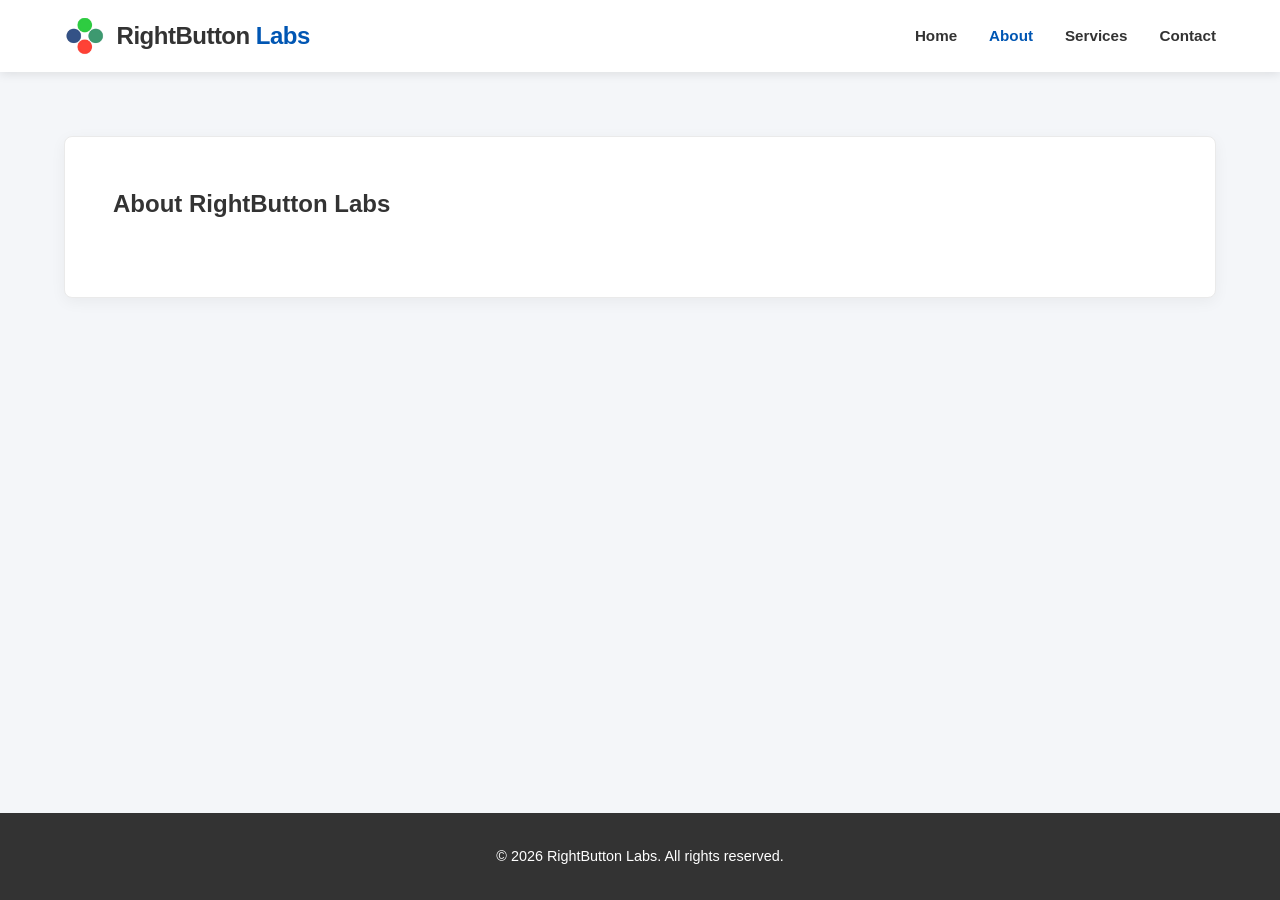
==== about.html @ 2bea6811 "logo name edit" ====
<!DOCTYPE html>
<html lang="en">
<head>
    <meta charset="UTF-8">
    <meta name="viewport" content="width=device-width, initial-scale=1.0">
    <title>RightButton Labs | Home</title>
    
    <!-- Add this exact line to all files -->
    <link rel="icon" type="image/png" href="/favicon.png">
    
    <link rel="stylesheet" href="style.css">
</head>
<body>
    <header class="navbar">
        <div class="logo-container">
            <a href="/home" class="brand-link">
                <img src="logo.png" alt="RightButton Labs Icon" class="logo-icon">
                <span class="brand-text">RightButton <span class="brand-accent">Labs</span></span>
            </a>
        </div>
        <nav>
            <ul class="nav-links">
                <li><a href="/home">Home</a></li> 
                <li><a href="/about" class="active">About</a></li>
                <li><a href="/services">Services</a></li>
                <li><a href="/contact">Contact</a></li>
            </ul>
        </nav>
    </header>

    <main class="page-content">
        <div class="container bg-white page-card">
            <h2>About RightButton Labs</h2>
            <p><type your company history, mission, and vision here. Describe what makes RightButton Labs unique and why clients should trust you.></p>
            <br>
            <p><type add information about your team, your values, or your approach to solving problems.></p>
        </div>
    </main>

    <footer>
        <p>&copy; 2026 RightButton Labs. All rights reserved.</p>
    </footer>
</body>
</html>
---- style.css ----
/* --- Default / Light Theme Colors --- */
:root {
    --nav-bg: #ffffff;
    --brand-text: #333333;
    --brand-accent: #0056b3; /* Primary Blue */
    --text-main: #333333;
    --text-muted: #666666;
    --bg-light: #f4f6f9;
    --white: #ffffff;
    --card-border: #eaeaea;
}

/* --- Dark Theme Colors (Auto-Triggers on user's device) --- */
@media (prefers-color-scheme: dark) {
    :root {
        --nav-bg: #1a1a1a;
        --brand-text: #ffffff;
        --brand-accent: #4da3ff; /* Lighter blue for dark mode */
        --text-main: #e0e0e0;
        --text-muted: #a0a0a0;
        --bg-light: #121212;
        --white: #1e1e1e;
        --card-border: #333333;
    }
}

/* --- Global Resets --- */
* {
    margin: 0;
    padding: 0;
    box-sizing: border-box;
    font-family: 'Segoe UI', Roboto, Helvetica, Arial, sans-serif;
}

body {
    color: var(--text-main);
    background-color: var(--bg-light);
    line-height: 1.6;
    display: flex;
    flex-direction: column;
    min-height: 100vh;
}

main {
    flex: 1; /* Pushes the footer down on empty pages */
}

/* --- Navigation Bar --- */
.navbar {
    background-color: var(--nav-bg);
    display: flex;
    justify-content: space-between;
    align-items: center;
    padding: 1rem 5%;
    box-shadow: 0 2px 10px rgba(0,0,0,0.1);
    position: sticky;
    top: 0;
    z-index: 1000;
    transition: background-color 0.3s ease;
}

/* --- Brand Logo Layout --- */
.brand-link {
    display: flex;
    align-items: center;
    gap: 12px;
    text-decoration: none;
}

.logo-icon {
    height: 40px;
    width: auto;
}

.brand-text {
    font-size: 1.5rem;
    font-weight: 700;
    color: var(--brand-text);
    letter-spacing: -0.5px;
    transition: color 0.3s ease;
}

.brand-accent {
    color: var(--brand-accent);
    transition: color 0.3s ease;
}

/* --- Nav Links --- */
.nav-links {
    list-style: none;
    display: flex;
    gap: 2rem;
}

.nav-links a {
    text-decoration: none;
    color: var(--brand-text);
    font-weight: 600;
    font-size: 0.95rem;
    transition: color 0.3s ease;
}

.nav-links a:hover, .nav-links a.active {
    color: var(--brand-accent);
}

/* --- Layout Utility Classes --- */
.container {
    max-width: 1200px;
    margin: 0 auto;
}

.page-content {
    padding: 4rem 5%;
}

.page-card {
    padding: 3rem;
    border-radius: 8px;
    box-shadow: 0 4px 15px rgba(0,0,0,0.05);
    border: 1px solid var(--card-border);
}

.bg-white {
    background-color: var(--white);
    transition: background-color 0.3s ease;
}

h2 {
    color: var(--brand-text);
}

/* --- Hero Section (Home Only) --- */
.hero {
    min-height: calc(100vh - 82px);
    display: flex;
    align-items: center;
    justify-content: center;
    text-align: center;
    background: linear-gradient(135deg, var(--bg-light) 0%, var(--white) 100%);
    padding: 0 5%;
}

.hero h1 {
    font-size: 4rem;
    color: var(--brand-accent);
    margin-bottom: 1rem;
}

.hero p {
    font-size: 1.25rem;
    color: var(--text-muted);
    margin-bottom: 2.5rem;
    max-width: 600px;
    margin-left: auto;
    margin-right: auto;
}

.cta-button {
    display: inline-block;
    padding: 1rem 2.5rem;
    background-color: var(--brand-accent);
    color: #ffffff; /* Keep button text white in both modes */
    text-decoration: none;
    border-radius: 4px;
    font-weight: bold;
    font-size: 1.1rem;
    transition: background-color 0.3s, transform 0.2s;
}

.cta-button:hover {
    filter: brightness(0.9);
    transform: translateY(-2px);
}

/* --- Services Grid --- */
.services-grid {
    display: grid;
    grid-template-columns: repeat(auto-fit, minmax(300px, 1fr));
    gap: 2rem;
}

.service-card {
    background-color: var(--white);
    padding: 2.5rem;
    border-radius: 8px;
    box-shadow: 0 4px 15px rgba(0,0,0,0.05);
    border: 1px solid var(--card-border);
    transition: transform 0.3s, background-color 0.3s ease;
}

.service-card:hover {
    transform: translateY(-5px);
}

.service-card h3 {
    margin-bottom: 1rem;
    color: var(--brand-accent);
}

/* --- Contact Info --- */
.contact-info {
    display: flex;
    justify-content: space-around;
    flex-wrap: wrap;
    gap: 2rem;
    text-align: center;
}

.contact-item a {
    color: var(--brand-accent);
    text-decoration: none;
}

/* --- Footer --- */
footer {
    background-color: var(--brand-text);
    color: var(--nav-bg); /* Inverts color for high contrast */
    text-align: center;
    padding: 2rem;
    font-size: 0.9rem;
    transition: background-color 0.3s ease;
}

/* --- Mobile Responsiveness --- */
@media (max-width: 768px) {
    .navbar {
        flex-direction: column;
        padding: 1rem;
    }
    
    .nav-links {
        margin-top: 1rem;
        flex-wrap: wrap;
        justify-content: center;
        gap: 1rem;
    }

    .hero h1 {
        font-size: 2.5rem;
    }
}
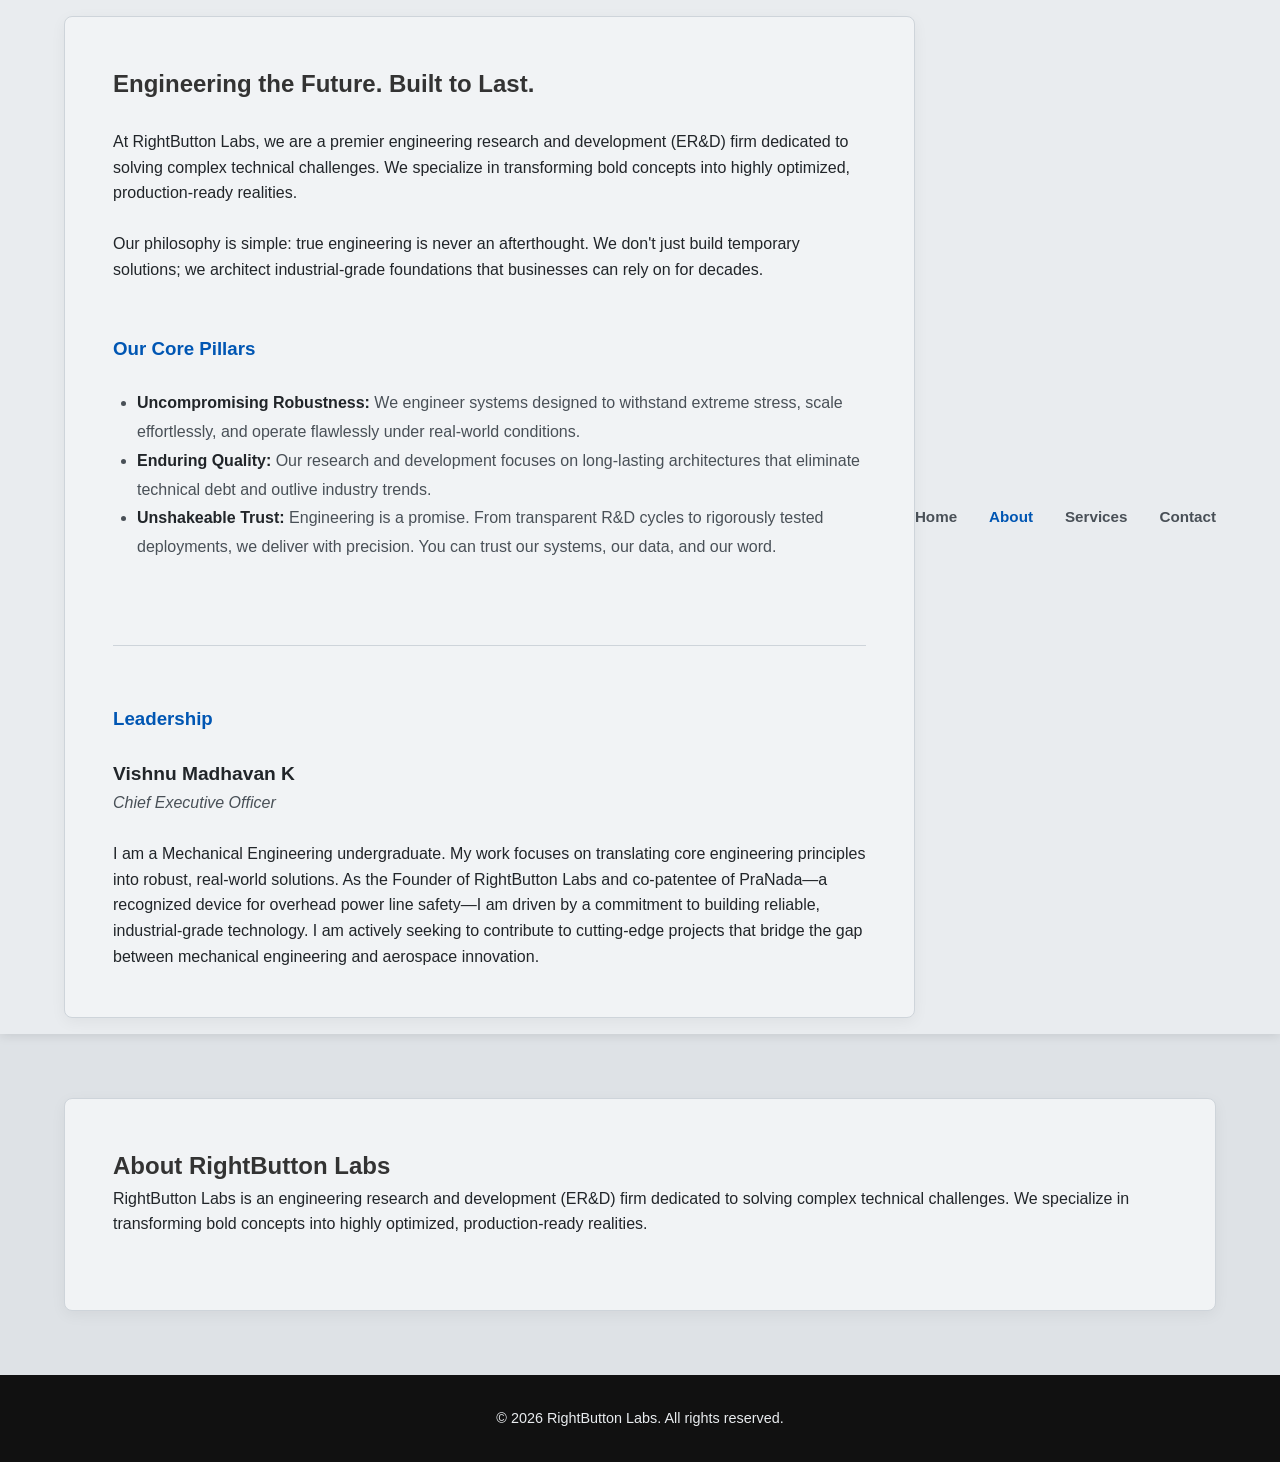
==== commit be7e7e8d: "about texts" ====
--- a/about.html
+++ b/about.html
@@ -12,12 +12,34 @@
 </head>
 <body>
     <header class="navbar">
-        <div class="logo-container">
-            <a href="/home" class="brand-link">
-                <img src="logo.png" alt="RightButton Labs Icon" class="logo-icon">
-                <span class="brand-text">RightButton <span class="brand-accent">Labs</span></span>
-            </a>
-        </div>
+        <div class="page-card bg-white">
+    <h2>Engineering the Future. Built to Last.</h2>
+    <br>
+    <p>At RightButton Labs, we are a premier engineering research and development (ER&D) firm dedicated to solving complex technical challenges. We specialize in transforming bold concepts into highly optimized, production-ready realities.</p>
+    <br>
+    <p>Our philosophy is simple: true engineering is never an afterthought. We don't just build temporary solutions; we architect industrial-grade foundations that businesses can rely on for decades.</p>
+    
+    <br><br>
+    
+    <h3 style="color: var(--card-headings);">Our Core Pillars</h3>
+    <br>
+    <ul style="padding-left: 1.5rem; color: var(--text-muted); line-height: 1.8;">
+        <li><strong style="color: var(--text-main);">Uncompromising Robustness:</strong> We engineer systems designed to withstand extreme stress, scale effortlessly, and operate flawlessly under real-world conditions.</li>
+        <li><strong style="color: var(--text-main);">Enduring Quality:</strong> Our research and development focuses on long-lasting architectures that eliminate technical debt and outlive industry trends.</li>
+        <li><strong style="color: var(--text-main);">Unshakeable Trust:</strong> Engineering is a promise. From transparent R&D cycles to rigorously tested deployments, we deliver with precision. You can trust our systems, our data, and our word.</li>
+    </ul>
+
+    <br><br>
+    <hr style="border: 0; border-top: 1px solid var(--card-border); margin: 2rem 0;">
+    <br>
+
+    <h3 style="color: var(--card-headings);">Leadership</h3>
+    <br>
+    <p><strong style="font-size: 1.2rem; color: var(--text-main);">Vishnu Madhavan K</strong><br>
+    <em style="color: var(--text-muted);">Chief Executive Officer</em></p>
+    <br>
+    <p>I am a Mechanical Engineering undergraduate. My work focuses on translating core engineering principles into robust, real-world solutions. As the Founder of RightButton Labs and co-patentee of PraNada—a recognized device for overhead power line safety—I am driven by a commitment to building reliable, industrial-grade technology. I am actively seeking to contribute to cutting-edge projects that bridge the gap between mechanical engineering and aerospace innovation.</p>
+</div>
         <nav>
             <ul class="nav-links">
                 <li><a href="/home">Home</a></li> 
@@ -31,7 +53,7 @@
     <main class="page-content">
         <div class="container bg-white page-card">
             <h2>About RightButton Labs</h2>
-            <p><type your company history, mission, and vision here. Describe what makes RightButton Labs unique and why clients should trust you.></p>
+            <p>RightButton Labs is an engineering research and development (ER&D) firm dedicated to solving complex technical challenges. We specialize in transforming bold concepts into highly optimized, production-ready realities.</p>
             <br>
             <p><type add information about your team, your values, or your approach to solving problems.></p>
         </div>
--- a/style.css
+++ b/style.css
@@ -1,26 +1,46 @@
-/* --- Default / Light Theme Colors --- */
+/* --- Default / Light Theme Colors (Dimmed & Muted) --- */
 :root {
-    --nav-bg: #ffffff;
-    --brand-text: #333333;
-    --brand-accent: #0056b3; /* Primary Blue */
-    --text-main: #333333;
-    --text-muted: #666666;
-    --bg-light: #f4f6f9;
-    --white: #ffffff;
-    --card-border: #eaeaea;
+    /* 🏗️ STRUCTURAL COLORS (Dimmed down to reduce glare) */
+    --nav-bg: #e9ecef;       /* Soft Gray (Much darker than white for the nav) */
+    --bg-light: #dee2e6;     /* Deep Cool Gray (Noticeably darker main background) */
+    --white: #f1f3f5;        /* Dimmed Card White (Very soft, no glare) */
+    --text-main: #212529;    /* Very Dark Charcoal (Keeps text highly readable) */
+    --text-muted: #495057;   /* Medium Gray (Secondary text) */
+    --card-border: #ced4da;  /* Soft Silver outline */
+
+    /* 🎨 LOGO COLORS (Untouched) */
+    --logo-text: #333333;    
+    --logo-accent: #059669;  
+
+    /* 🎨 BRAND & LINK COLORS */
+    --nav-links: #495057;    
+    --nav-active: #0056b3;   
+    --hero-heading: #0056b3; 
+    --cta-bg: #0056b3;       
+    --card-headings: #0056b3;
 }
 
 /* --- Dark Theme Colors (Auto-Triggers on user's device) --- */
 @media (prefers-color-scheme: dark) {
     :root {
-        --nav-bg: #1a1a1a;
-        --brand-text: #ffffff;
-        --brand-accent: #4da3ff; /* Lighter blue for dark mode */
-        --text-main: #e0e0e0;
-        --text-muted: #a0a0a0;
-        --bg-light: #121212;
-        --white: #1e1e1e;
-        --card-border: #333333;
+        /* 🏗️ STRUCTURAL COLORS (No pure whites or blacks) */
+        --nav-bg: #1a1d20;       /* Deep Carbon (Navigation bar) */
+        --text-main: #e9ecef;    /* Soft Ash (Main text) */
+        --text-muted: #adb5bd;   /* Muted Silver (Secondary text) */
+        --bg-light: #121416;     /* Midnight Shadow (Main background) */
+        --white: #212529;        /* Dark Slate (Content cards) */
+        --card-border: #343a40;  /* Gunmetal (Card outlines) */
+
+        /* 🎨 LOGO COLORS (Completely untouched) */
+        --logo-text: #ffffff;    
+        --logo-accent: #34d399;  
+
+        /* 🎨 BRAND & LINK COLORS */
+        --nav-links: #ced4da;    /* Light Silver (Inactive links) */
+        --nav-active: #4da3ff;   /* Electric Blue (Active links) */
+        --hero-heading: #4da3ff; /* Electric Blue (Big welcome text) */
+        --cta-bg: #4da3ff;       /* Electric Blue (Buttons) */
+        --card-headings: #4da3ff;/* Electric Blue (Card subheadings) */
     }
 }
 
@@ -42,7 +62,7 @@
 }
 
 main {
-    flex: 1; /* Pushes the footer down on empty pages */
+    flex: 1;
 }
 
 /* --- Navigation Bar --- */
@@ -75,13 +95,13 @@
 .brand-text {
     font-size: 1.5rem;
     font-weight: 700;
-    color: var(--brand-text);
+    color: var(--logo-text); /* Linked to logo text variable */
     letter-spacing: -0.5px;
     transition: color 0.3s ease;
 }
 
 .brand-accent {
-    color: var(--brand-accent);
+    color: var(--logo-accent); /* Linked to logo accent variable */
     transition: color 0.3s ease;
 }
 
@@ -94,14 +114,14 @@
 
 .nav-links a {
     text-decoration: none;
-    color: var(--brand-text);
+    color: var(--nav-links); /* Linked to base link variable */
     font-weight: 600;
     font-size: 0.95rem;
     transition: color 0.3s ease;
 }
 
 .nav-links a:hover, .nav-links a.active {
-    color: var(--brand-accent);
+    color: var(--nav-active); /* Linked to active link variable */
 }
 
 /* --- Layout Utility Classes --- */
@@ -127,7 +147,7 @@
 }
 
 h2 {
-    color: var(--brand-text);
+    color: var(--logo-text);
 }
 
 /* --- Hero Section (Home Only) --- */
@@ -143,7 +163,7 @@
 
 .hero h1 {
     font-size: 4rem;
-    color: var(--brand-accent);
+    color: var(--hero-heading); /* Linked to hero heading variable */
     margin-bottom: 1rem;
 }
 
@@ -159,8 +179,8 @@
 .cta-button {
     display: inline-block;
     padding: 1rem 2.5rem;
-    background-color: var(--brand-accent);
-    color: #ffffff; /* Keep button text white in both modes */
+    background-color: var(--cta-bg); /* Linked to button background variable */
+    color: #ffffff; 
     text-decoration: none;
     border-radius: 4px;
     font-weight: bold;
@@ -195,33 +215,36 @@
 
 .service-card h3 {
     margin-bottom: 1rem;
-    color: var(--brand-accent);
+    color: var(--card-headings); /* Linked to card headings variable */
 }
 
 /* --- Contact Info --- */
 .contact-info {
     display: flex;
-    justify-content: space-around;
+    justify-content: center;
     flex-wrap: wrap;
-    gap: 2rem;
+    gap: 4rem;
     text-align: center;
+    margin-top: 2rem;
+}
+
+.contact-item {
+    min-width: 200px;
 }
 
 .contact-item a {
-    color: var(--brand-accent);
+    color: var(--card-headings);
     text-decoration: none;
 }
 
 /* --- Footer --- */
 footer {
-    background-color: var(--brand-text);
-    color: var(--nav-bg); /* Inverts color for high contrast */
+    background-color: #111111; /* Permanent nearly-black/dark charcoal */
+    color: #e9ecef;            /* Permanent soft light text */
     text-align: center;
     padding: 2rem;
     font-size: 0.9rem;
-    transition: background-color 0.3s ease;
-}
-
+}
 /* --- Mobile Responsiveness --- */
 @media (max-width: 768px) {
     .navbar {
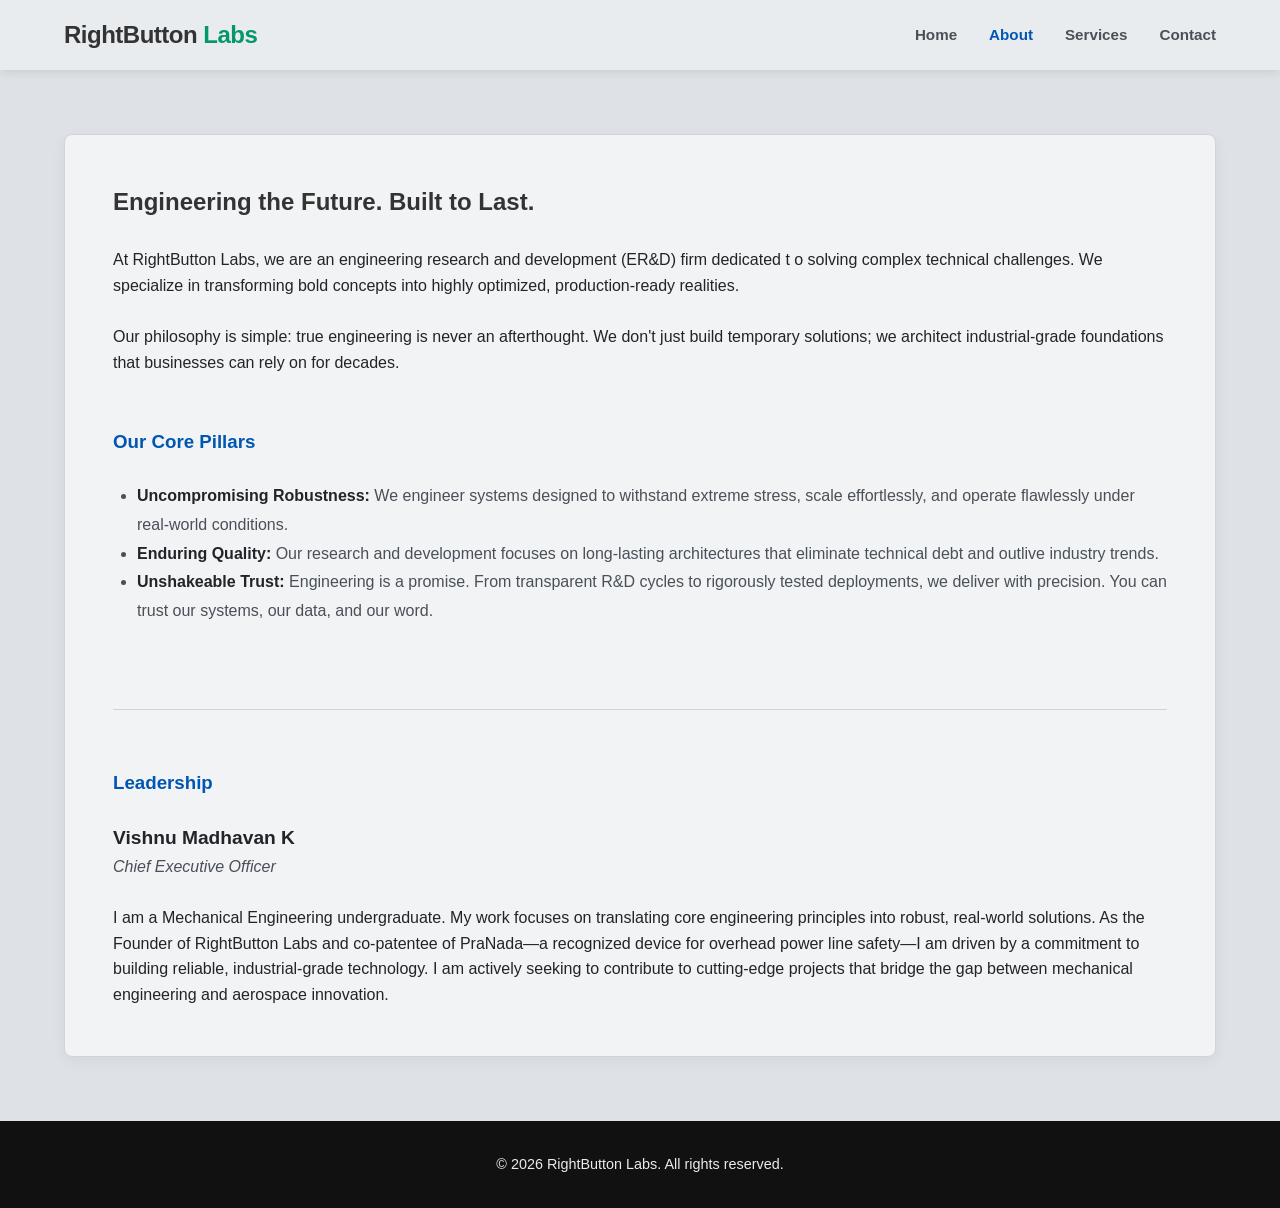
==== commit b68afb44: "about" ====
--- a/about.html
+++ b/about.html
@@ -3,43 +3,15 @@
 <head>
     <meta charset="UTF-8">
     <meta name="viewport" content="width=device-width, initial-scale=1.0">
-    <title>RightButton Labs | Home</title>
-    
-    <!-- Add this exact line to all files -->
-    <link rel="icon" type="image/png" href="/favicon.png">
-    
+    <title>About - RightButton Labs</title>
     <link rel="stylesheet" href="style.css">
 </head>
 <body>
+    
+    <!-- HEADER: Navigation and Logo Only -->
     <header class="navbar">
-        <div class="page-card bg-white">
-    <h2>Engineering the Future. Built to Last.</h2>
-    <br>
-    <p>At RightButton Labs, we are a premier engineering research and development (ER&D) firm dedicated to solving complex technical challenges. We specialize in transforming bold concepts into highly optimized, production-ready realities.</p>
-    <br>
-    <p>Our philosophy is simple: true engineering is never an afterthought. We don't just build temporary solutions; we architect industrial-grade foundations that businesses can rely on for decades.</p>
-    
-    <br><br>
-    
-    <h3 style="color: var(--card-headings);">Our Core Pillars</h3>
-    <br>
-    <ul style="padding-left: 1.5rem; color: var(--text-muted); line-height: 1.8;">
-        <li><strong style="color: var(--text-main);">Uncompromising Robustness:</strong> We engineer systems designed to withstand extreme stress, scale effortlessly, and operate flawlessly under real-world conditions.</li>
-        <li><strong style="color: var(--text-main);">Enduring Quality:</strong> Our research and development focuses on long-lasting architectures that eliminate technical debt and outlive industry trends.</li>
-        <li><strong style="color: var(--text-main);">Unshakeable Trust:</strong> Engineering is a promise. From transparent R&D cycles to rigorously tested deployments, we deliver with precision. You can trust our systems, our data, and our word.</li>
-    </ul>
-
-    <br><br>
-    <hr style="border: 0; border-top: 1px solid var(--card-border); margin: 2rem 0;">
-    <br>
-
-    <h3 style="color: var(--card-headings);">Leadership</h3>
-    <br>
-    <p><strong style="font-size: 1.2rem; color: var(--text-main);">Vishnu Madhavan K</strong><br>
-    <em style="color: var(--text-muted);">Chief Executive Officer</em></p>
-    <br>
-    <p>I am a Mechanical Engineering undergraduate. My work focuses on translating core engineering principles into robust, real-world solutions. As the Founder of RightButton Labs and co-patentee of PraNada—a recognized device for overhead power line safety—I am driven by a commitment to building reliable, industrial-grade technology. I am actively seeking to contribute to cutting-edge projects that bridge the gap between mechanical engineering and aerospace innovation.</p>
-</div>
+        <div class="brand-text">RightButton <span class="brand-accent">Labs</span></div>
+        
         <nav>
             <ul class="nav-links">
                 <li><a href="/home">Home</a></li> 
@@ -50,17 +22,98 @@
         </nav>
     </header>
 
+    <!-- MAIN CONTENT: Your About Page Text -->
     <main class="page-content">
-        <div class="container bg-white page-card">
-            <h2>About RightButton Labs</h2>
-            <p>RightButton Labs is an engineering research and development (ER&D) firm dedicated to solving complex technical challenges. We specialize in transforming bold concepts into highly optimized, production-ready realities.</p>
+        <div class="page-card bg-white">
+            <h2>Engineering the Future. Built to Last.</h2>
             <br>
-            <p><type add information about your team, your values, or your approach to solving problems.></p>
+            <p>At RightButton Labs, we are an engineering research and development (ER&D) firm dedicated t
+                
+                
+                
+                
+                
+                
+                
+                
+                
+                
+                
+                
+                
+                
+                
+                
+                
+                
+                
+                
+                
+                
+                
+                
+                
+                
+                
+                
+                
+                
+                
+                
+                
+                
+                
+                
+                
+                
+                
+                
+                
+                
+                
+                
+                
+                
+                
+                
+                
+                
+                
+                
+                
+                
+                
+                o solving complex technical challenges. We specialize in transforming bold concepts into highly optimized, production-ready realities.</p>
+            <br>
+            <p>Our philosophy is simple: true engineering is never an afterthought. We don't just build temporary solutions; we architect industrial-grade foundations that businesses can rely on for decades.</p>
+            
+            <br><br>
+            
+            <h3 style="color: var(--card-headings);">Our Core Pillars</h3>
+            <br>
+            <ul style="padding-left: 1.5rem; color: var(--text-muted); line-height: 1.8;">
+                <li><strong style="color: var(--text-main);">Uncompromising Robustness:</strong> We engineer systems designed to withstand extreme stress, scale effortlessly, and operate flawlessly under real-world conditions.</li>
+                <li><strong style="color: var(--text-main);">Enduring Quality:</strong> Our research and development focuses on long-lasting architectures that eliminate technical debt and outlive industry trends.</li>
+                <li><strong style="color: var(--text-main);">Unshakeable Trust:</strong> Engineering is a promise. From transparent R&D cycles to rigorously tested deployments, we deliver with precision. You can trust our systems, our data, and our word.</li>
+            </ul>
+
+            <br><br>
+            <hr style="border: 0; border-top: 1px solid var(--card-border); margin: 2rem 0;">
+            <br>
+
+            <h3 style="color: var(--card-headings);">Leadership</h3>
+            <br>
+            <p><strong style="font-size: 1.2rem; color: var(--text-main);">Vishnu Madhavan K</strong><br>
+            <em style="color: var(--text-muted);">Chief Executive Officer</em></p>
+            <br>
+            <p>I am a Mechanical Engineering undergraduate. My work focuses on translating core engineering principles into robust, real-world solutions. As the Founder of RightButton Labs and co-patentee of PraNada—a recognized device for overhead power line safety—I am driven by a commitment to building reliable, industrial-grade technology. I am actively seeking to contribute to cutting-edge projects that bridge the gap between mechanical engineering and aerospace innovation.</p>
         </div>
     </main>
 
+    <!-- FOOTER -->
     <footer>
         <p>&copy; 2026 RightButton Labs. All rights reserved.</p>
     </footer>
+    
 </body>
 </html>
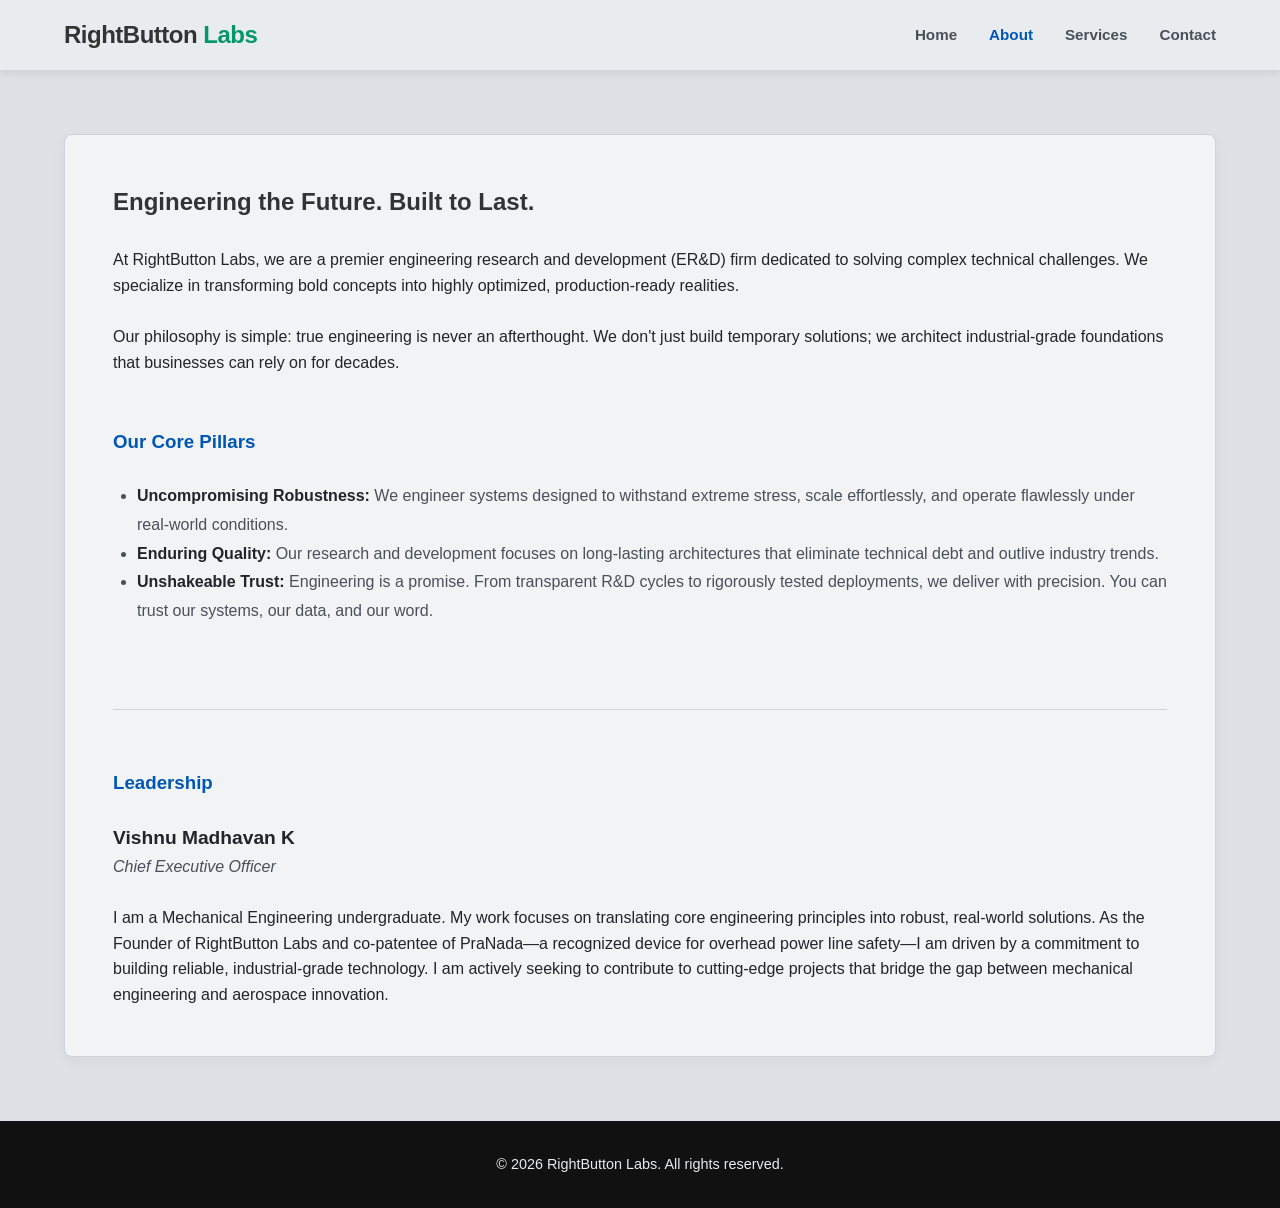
==== commit 0849967f: "aboout2" ====
--- a/about.html
+++ b/about.html
@@ -27,63 +27,7 @@
         <div class="page-card bg-white">
             <h2>Engineering the Future. Built to Last.</h2>
             <br>
-            <p>At RightButton Labs, we are an engineering research and development (ER&D) firm dedicated t
-                
-                
-                
-                
-                
-                
-                
-                
-                
-                
-                
-                
-                
-                
-                
-                
-                
-                
-                
-                
-                
-                
-                
-                
-                
-                
-                
-                
-                
-                
-                
-                
-                
-                
-                
-                
-                
-                
-                
-                
-                
-                
-                
-                
-                
-                
-                
-                
-                
-                
-                
-                
-                
-                
-                
-                o solving complex technical challenges. We specialize in transforming bold concepts into highly optimized, production-ready realities.</p>
+            <p>At RightButton Labs, we are a premier engineering research and development (ER&D) firm dedicated to solving complex technical challenges. We specialize in transforming bold concepts into highly optimized, production-ready realities.</p>
             <br>
             <p>Our philosophy is simple: true engineering is never an afterthought. We don't just build temporary solutions; we architect industrial-grade foundations that businesses can rely on for decades.</p>
             
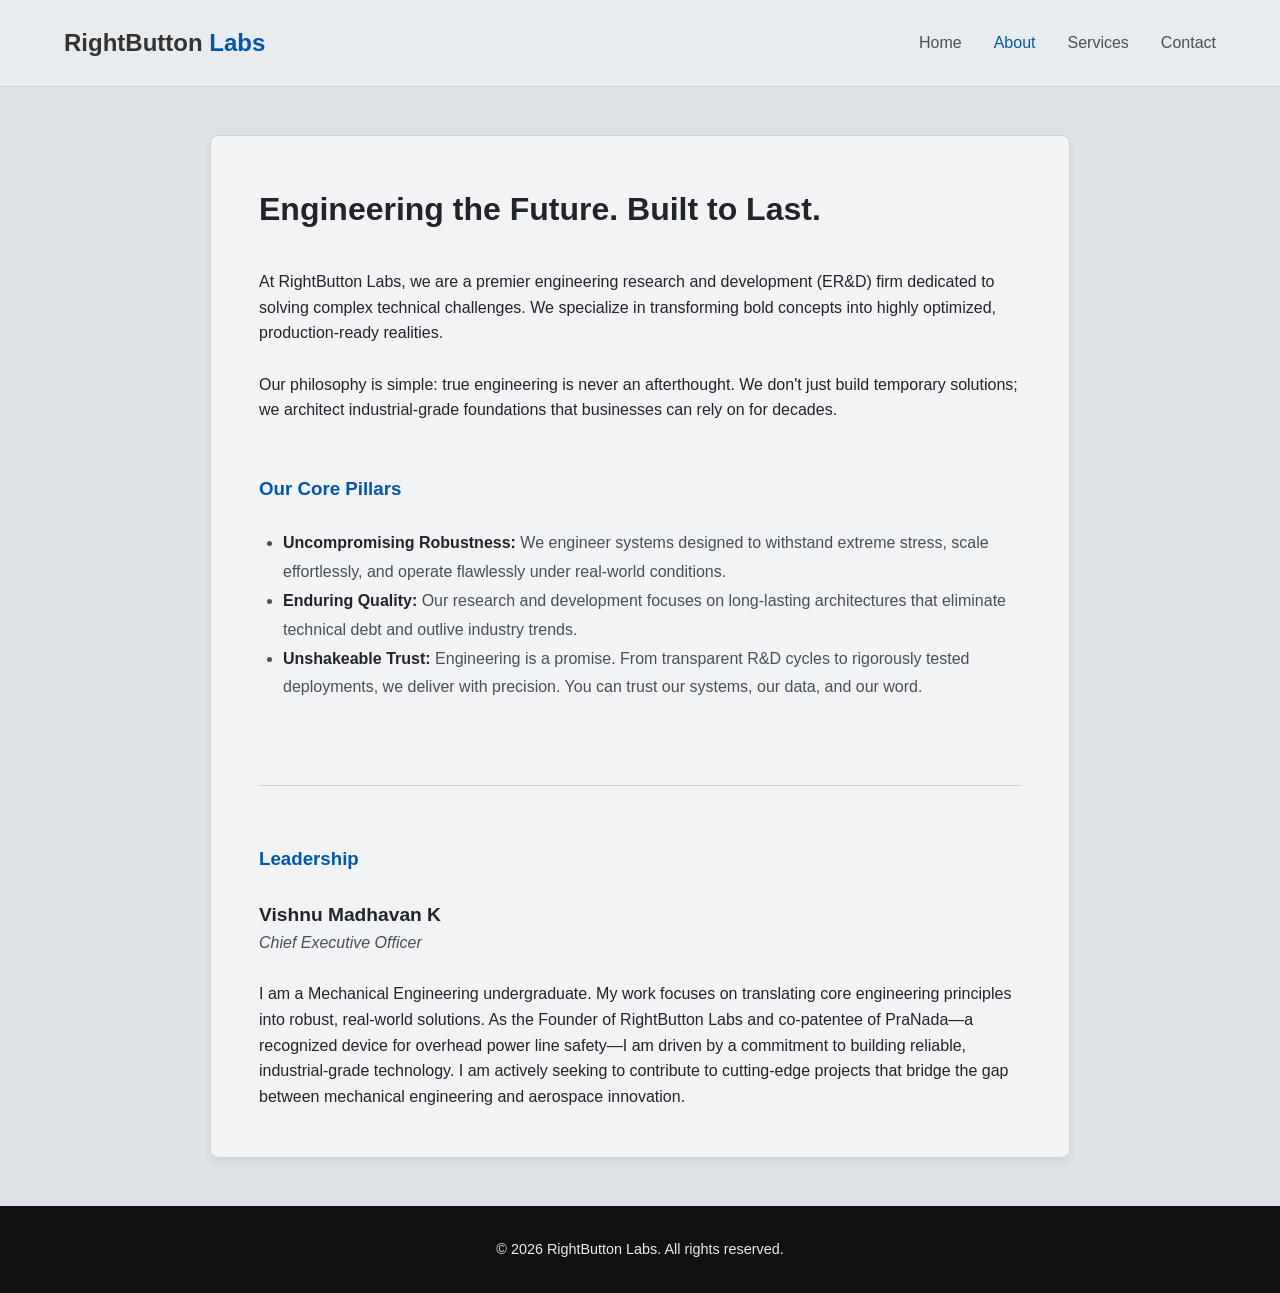
==== commit 43566010: "minor changes" ====
--- a/about.html
+++ b/about.html
@@ -5,6 +5,7 @@
     <meta name="viewport" content="width=device-width, initial-scale=1.0">
     <title>About - RightButton Labs</title>
     <link rel="stylesheet" href="style.css">
+    <link rel="icon" type="image/png" href="/favicon.png">
 </head>
 <body>
     
--- a/style.css
+++ b/style.css
@@ -1,18 +1,22 @@
-/* --- Default / Light Theme Colors (Dimmed & Muted) --- */
+/* =========================================
+   RIGHTBUTTON LABS - MASTER STYLESHEET
+   ========================================= */
+
+/* --- 1. LIGHT THEME (Dimmed to reduce glare) --- */
 :root {
-    /* 🏗️ STRUCTURAL COLORS (Dimmed down to reduce glare) */
-    --nav-bg: #e9ecef;       /* Soft Gray (Much darker than white for the nav) */
-    --bg-light: #dee2e6;     /* Deep Cool Gray (Noticeably darker main background) */
-    --white: #f1f3f5;        /* Dimmed Card White (Very soft, no glare) */
-    --text-main: #212529;    /* Very Dark Charcoal (Keeps text highly readable) */
-    --text-muted: #495057;   /* Medium Gray (Secondary text) */
-    --card-border: #ced4da;  /* Soft Silver outline */
+    /* Structural Colors */
+    --nav-bg: #e9ecef;       /* Soft Gray */
+    --bg-light: #dee2e6;     /* Deep Cool Gray */
+    --white: #f1f3f5;        /* Dimmed Card White */
+    --text-main: #212529;    /* Very Dark Charcoal */
+    --text-muted: #495057;   /* Medium Gray */
+    --card-border: #ced4da;  /* Soft Silver */
 
-    /* 🎨 LOGO COLORS (Untouched) */
+    /* Logo Colors */
     --logo-text: #333333;    
-    --logo-accent: #059669;  
+    --logo-accent: #0056b3;  /* ⚠️ SWAP THIS WITH YOUR CUSTOM HEX CODE */
 
-    /* 🎨 BRAND & LINK COLORS */
+    /* Brand & Link Colors */
     --nav-links: #495057;    
     --nav-active: #0056b3;   
     --hero-heading: #0056b3; 
@@ -20,246 +24,115 @@
     --card-headings: #0056b3;
 }
 
-/* --- Dark Theme Colors (Auto-Triggers on user's device) --- */
+/* --- 2. DARK THEME (Auto-triggers on user's device) --- */
 @media (prefers-color-scheme: dark) {
     :root {
-        /* 🏗️ STRUCTURAL COLORS (No pure whites or blacks) */
-        --nav-bg: #1a1d20;       /* Deep Carbon (Navigation bar) */
-        --text-main: #e9ecef;    /* Soft Ash (Main text) */
-        --text-muted: #adb5bd;   /* Muted Silver (Secondary text) */
-        --bg-light: #121416;     /* Midnight Shadow (Main background) */
-        --white: #212529;        /* Dark Slate (Content cards) */
-        --card-border: #343a40;  /* Gunmetal (Card outlines) */
+        /* Structural Colors */
+        --nav-bg: #1a1d20;       /* Deep Carbon */
+        --bg-light: #121416;     /* Midnight Shadow */
+        --white: #212529;        /* Dark Slate */
+        --text-main: #e9ecef;    /* Soft Ash */
+        --text-muted: #adb5bd;   /* Muted Silver */
+        --card-border: #343a40;  /* Gunmetal */
 
-        /* 🎨 LOGO COLORS (Completely untouched) */
+        /* Logo Colors */
         --logo-text: #ffffff;    
-        --logo-accent: #34d399;  
+        --logo-accent: #4da3ff;  /* ⚠️ SWAP THIS WITH YOUR DARK MODE HEX CODE */
 
-        /* 🎨 BRAND & LINK COLORS */
-        --nav-links: #ced4da;    /* Light Silver (Inactive links) */
-        --nav-active: #4da3ff;   /* Electric Blue (Active links) */
-        --hero-heading: #4da3ff; /* Electric Blue (Big welcome text) */
-        --cta-bg: #4da3ff;       /* Electric Blue (Buttons) */
-        --card-headings: #4da3ff;/* Electric Blue (Card subheadings) */
+        /* Brand & Link Colors */
+        --nav-links: #ced4da;    
+        --nav-active: #4da3ff;   
+        --hero-heading: #4da3ff; 
+        --cta-bg: #4da3ff;       
+        --card-headings: #4da3ff;
     }
 }
 
-/* --- Global Resets --- */
+/* --- 3. BASE STYLES --- */
 * {
     margin: 0;
     padding: 0;
     box-sizing: border-box;
-    font-family: 'Segoe UI', Roboto, Helvetica, Arial, sans-serif;
 }
 
 body {
+    font-family: -apple-system, BlinkMacSystemFont, "Segoe UI", Roboto, Helvetica, Arial, sans-serif;
+    background-color: var(--bg-light);
     color: var(--text-main);
-    background-color: var(--bg-light);
     line-height: 1.6;
     display: flex;
     flex-direction: column;
-    min-height: 100vh;
+    min-height: 100vh; /* Ensures the footer stays at the bottom */
 }
 
-main {
-    flex: 1;
-}
-
-/* --- Navigation Bar --- */
+/* --- 4. HEADER & NAVIGATION --- */
 .navbar {
     background-color: var(--nav-bg);
+    padding: 1.5rem 5%;
     display: flex;
     justify-content: space-between;
     align-items: center;
-    padding: 1rem 5%;
-    box-shadow: 0 2px 10px rgba(0,0,0,0.1);
-    position: sticky;
-    top: 0;
-    z-index: 1000;
-    transition: background-color 0.3s ease;
-}
-
-/* --- Brand Logo Layout --- */
-.brand-link {
-    display: flex;
-    align-items: center;
-    gap: 12px;
-    text-decoration: none;
-}
-
-.logo-icon {
-    height: 40px;
-    width: auto;
+    border-bottom: 1px solid var(--card-border);
 }
 
 .brand-text {
     font-size: 1.5rem;
     font-weight: 700;
-    color: var(--logo-text); /* Linked to logo text variable */
-    letter-spacing: -0.5px;
-    transition: color 0.3s ease;
+    color: var(--logo-text);
 }
 
 .brand-accent {
-    color: var(--logo-accent); /* Linked to logo accent variable */
-    transition: color 0.3s ease;
+    color: var(--logo-accent);
 }
 
-/* --- Nav Links --- */
-.nav-links {
+nav .nav-links {
     list-style: none;
     display: flex;
     gap: 2rem;
 }
 
-.nav-links a {
+nav .nav-links a {
     text-decoration: none;
-    color: var(--nav-links); /* Linked to base link variable */
-    font-weight: 600;
-    font-size: 0.95rem;
+    color: var(--nav-links);
+    font-weight: 500;
+    font-size: 1rem;
     transition: color 0.3s ease;
 }
 
-.nav-links a:hover, .nav-links a.active {
-    color: var(--nav-active); /* Linked to active link variable */
+nav .nav-links a:hover, 
+nav .nav-links a.active {
+    color: var(--nav-active);
 }
 
-/* --- Layout Utility Classes --- */
-.container {
-    max-width: 1200px;
-    margin: 0 auto;
-}
-
+/* --- 5. MAIN CONTENT & CARDS --- */
 .page-content {
-    padding: 4rem 5%;
+    flex: 1; /* Pushes the footer down naturally */
+    width: 100%;
+    max-width: 900px; /* Centers the content on large screens */
+    margin: 3rem auto;
+    padding: 0 20px;
 }
 
 .page-card {
+    background-color: var(--white);
+    border: 1px solid var(--card-border);
+    border-radius: 8px;
     padding: 3rem;
-    border-radius: 8px;
-    box-shadow: 0 4px 15px rgba(0,0,0,0.05);
-    border: 1px solid var(--card-border);
+    box-shadow: 0 4px 6px rgba(0, 0, 0, 0.05);
 }
 
-.bg-white {
-    background-color: var(--white);
-    transition: background-color 0.3s ease;
+.page-card h2 {
+    font-size: 2rem;
+    color: var(--text-main);
+    margin-bottom: 0.5rem;
 }
 
-h2 {
-    color: var(--logo-text);
-}
-
-/* --- Hero Section (Home Only) --- */
-.hero {
-    min-height: calc(100vh - 82px);
-    display: flex;
-    align-items: center;
-    justify-content: center;
-    text-align: center;
-    background: linear-gradient(135deg, var(--bg-light) 0%, var(--white) 100%);
-    padding: 0 5%;
-}
-
-.hero h1 {
-    font-size: 4rem;
-    color: var(--hero-heading); /* Linked to hero heading variable */
-    margin-bottom: 1rem;
-}
-
-.hero p {
-    font-size: 1.25rem;
-    color: var(--text-muted);
-    margin-bottom: 2.5rem;
-    max-width: 600px;
-    margin-left: auto;
-    margin-right: auto;
-}
-
-.cta-button {
-    display: inline-block;
-    padding: 1rem 2.5rem;
-    background-color: var(--cta-bg); /* Linked to button background variable */
-    color: #ffffff; 
-    text-decoration: none;
-    border-radius: 4px;
-    font-weight: bold;
-    font-size: 1.1rem;
-    transition: background-color 0.3s, transform 0.2s;
-}
-
-.cta-button:hover {
-    filter: brightness(0.9);
-    transform: translateY(-2px);
-}
-
-/* --- Services Grid --- */
-.services-grid {
-    display: grid;
-    grid-template-columns: repeat(auto-fit, minmax(300px, 1fr));
-    gap: 2rem;
-}
-
-.service-card {
-    background-color: var(--white);
-    padding: 2.5rem;
-    border-radius: 8px;
-    box-shadow: 0 4px 15px rgba(0,0,0,0.05);
-    border: 1px solid var(--card-border);
-    transition: transform 0.3s, background-color 0.3s ease;
-}
-
-.service-card:hover {
-    transform: translateY(-5px);
-}
-
-.service-card h3 {
-    margin-bottom: 1rem;
-    color: var(--card-headings); /* Linked to card headings variable */
-}
-
-/* --- Contact Info --- */
-.contact-info {
-    display: flex;
-    justify-content: center;
-    flex-wrap: wrap;
-    gap: 4rem;
-    text-align: center;
-    margin-top: 2rem;
-}
-
-.contact-item {
-    min-width: 200px;
-}
-
-.contact-item a {
-    color: var(--card-headings);
-    text-decoration: none;
-}
-
-/* --- Footer --- */
+/* --- 6. PERMANENT FOOTER --- */
 footer {
-    background-color: #111111; /* Permanent nearly-black/dark charcoal */
-    color: #e9ecef;            /* Permanent soft light text */
+    background-color: #111111; /* Permanent dark charcoal */
+    color: #e9ecef;            /* Permanent light text */
     text-align: center;
     padding: 2rem;
     font-size: 0.9rem;
-}
-/* --- Mobile Responsiveness --- */
-@media (max-width: 768px) {
-    .navbar {
-        flex-direction: column;
-        padding: 1rem;
-    }
-    
-    .nav-links {
-        margin-top: 1rem;
-        flex-wrap: wrap;
-        justify-content: center;
-        gap: 1rem;
-    }
-
-    .hero h1 {
-        font-size: 2.5rem;
-    }
+    margin-top: auto;
 }
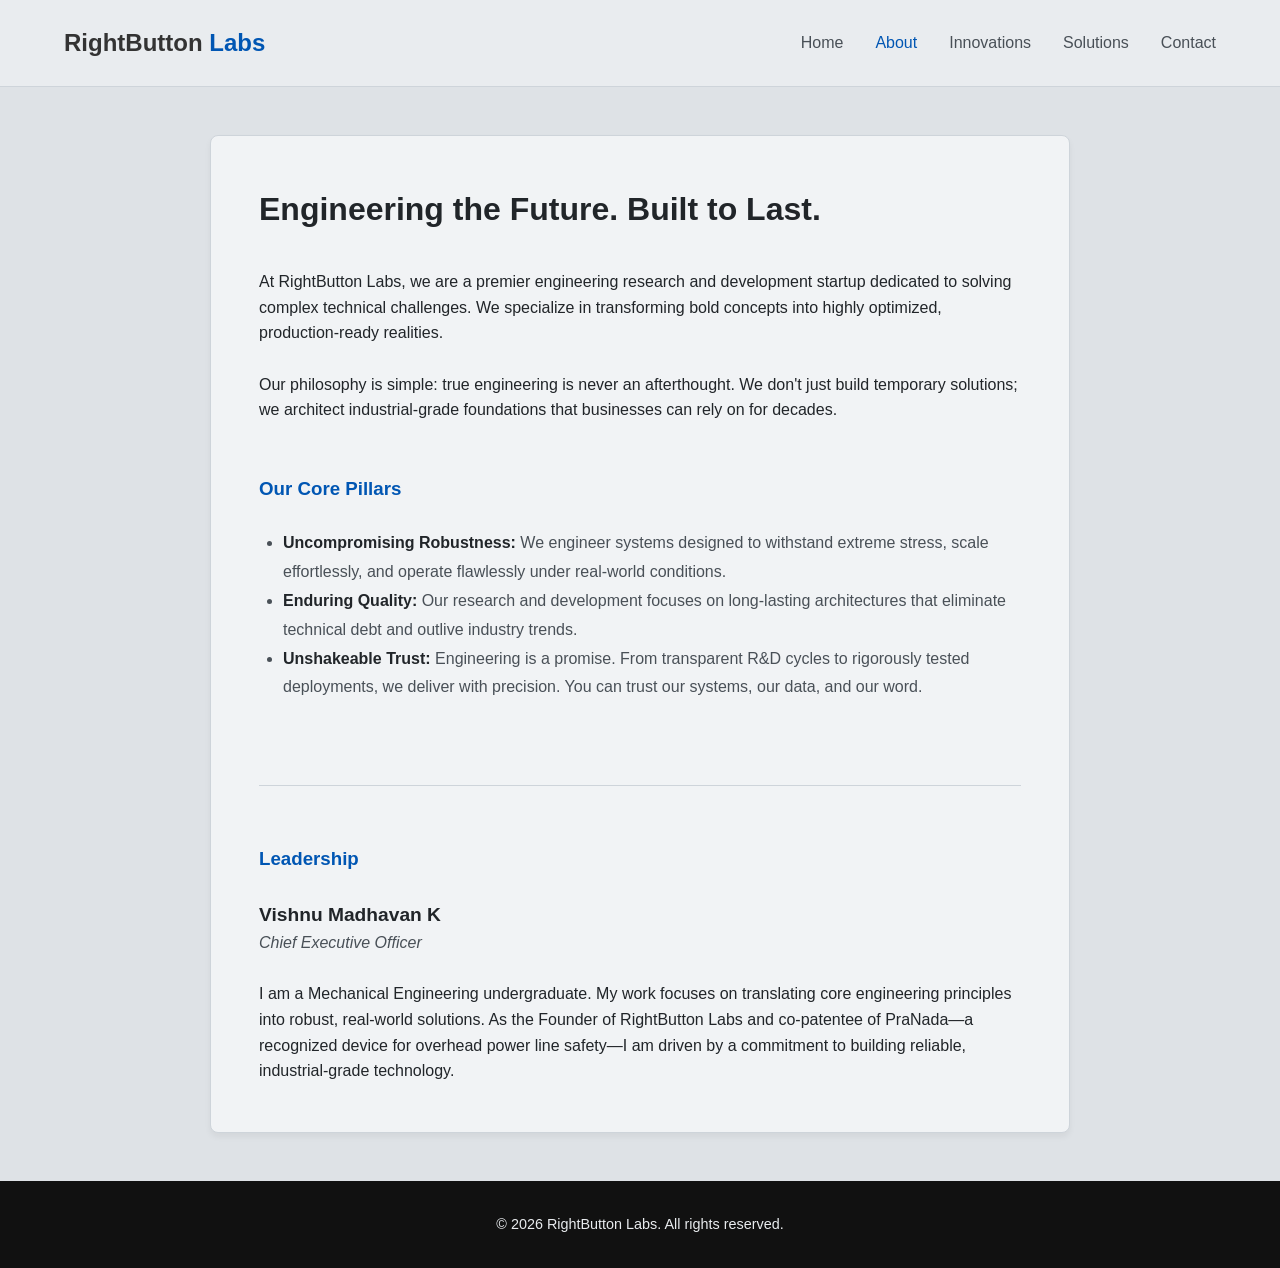
==== commit 60684326: "majoradditions" ====
--- a/about.html
+++ b/about.html
@@ -4,31 +4,29 @@
     <meta charset="UTF-8">
     <meta name="viewport" content="width=device-width, initial-scale=1.0">
     <title>About - RightButton Labs</title>
+    <link rel="icon" type="image/png" href="/favicon.png">
     <link rel="stylesheet" href="style.css">
-    <link rel="icon" type="image/png" href="/favicon.png">
 </head>
 <body>
     
-    <!-- HEADER: Navigation and Logo Only -->
     <header class="navbar">
-        <div class="brand-text">RightButton <span class="brand-accent">Labs</span></div>
-        
+        <a href="/home.html" class="brand-text">RightButton <span class="brand-accent">Labs</span></a>
         <nav>
             <ul class="nav-links">
-                <li><a href="/home">Home</a></li> 
-                <li><a href="/about" class="active">About</a></li>
-                <li><a href="/services">Services</a></li>
-                <li><a href="/contact">Contact</a></li>
+                <li><a href="/home.html">Home</a></li> 
+                <li><a href="/about.html" class="active">About</a></li>
+                <li><a href="/innovations.html">Innovations</a></li>
+                <li><a href="/solutions.html">Solutions</a></li>
+                <li><a href="/contact.html">Contact</a></li>
             </ul>
         </nav>
     </header>
 
-    <!-- MAIN CONTENT: Your About Page Text -->
     <main class="page-content">
         <div class="page-card bg-white">
             <h2>Engineering the Future. Built to Last.</h2>
             <br>
-            <p>At RightButton Labs, we are a premier engineering research and development (ER&D) firm dedicated to solving complex technical challenges. We specialize in transforming bold concepts into highly optimized, production-ready realities.</p>
+            <p>At RightButton Labs, we are a premier engineering research and development startup dedicated to solving complex technical challenges. We specialize in transforming bold concepts into highly optimized, production-ready realities.</p>
             <br>
             <p>Our philosophy is simple: true engineering is never an afterthought. We don't just build temporary solutions; we architect industrial-grade foundations that businesses can rely on for decades.</p>
             
@@ -51,11 +49,10 @@
             <p><strong style="font-size: 1.2rem; color: var(--text-main);">Vishnu Madhavan K</strong><br>
             <em style="color: var(--text-muted);">Chief Executive Officer</em></p>
             <br>
-            <p>I am a Mechanical Engineering undergraduate. My work focuses on translating core engineering principles into robust, real-world solutions. As the Founder of RightButton Labs and co-patentee of PraNada—a recognized device for overhead power line safety—I am driven by a commitment to building reliable, industrial-grade technology. I am actively seeking to contribute to cutting-edge projects that bridge the gap between mechanical engineering and aerospace innovation.</p>
+            <p>I am a Mechanical Engineering undergraduate. My work focuses on translating core engineering principles into robust, real-world solutions. As the Founder of RightButton Labs and co-patentee of PraNada—a recognized device for overhead power line safety—I am driven by a commitment to building reliable, industrial-grade technology.</p>
         </div>
     </main>
 
-    <!-- FOOTER -->
     <footer>
         <p>&copy; 2026 RightButton Labs. All rights reserved.</p>
     </footer>
--- a/style.css
+++ b/style.css
@@ -4,15 +4,14 @@
 
 /* --- 1. LIGHT THEME (Dimmed to reduce glare) --- */
 :root {
-    /* Structural Colors */
-    --nav-bg: #e9ecef;       /* Soft Gray */
-    --bg-light: #dee2e6;     /* Deep Cool Gray */
-    --white: #f1f3f5;        /* Dimmed Card White */
-    --text-main: #212529;    /* Very Dark Charcoal */
-    --text-muted: #495057;   /* Medium Gray */
-    --card-border: #ced4da;  /* Soft Silver */
+    --nav-bg: #e9ecef;       
+    --bg-light: #dee2e6;     
+    --white: #f1f3f5;        
+    --text-main: #212529;    
+    --text-muted: #495057;   
+    --card-border: #ced4da;  
 
-    /* Logo Colors */
+    /* Logo & Accent Colors */
     --logo-text: #333333;    
     --logo-accent: #0056b3;  /* ⚠️ SWAP THIS WITH YOUR CUSTOM HEX CODE */
 
@@ -27,15 +26,14 @@
 /* --- 2. DARK THEME (Auto-triggers on user's device) --- */
 @media (prefers-color-scheme: dark) {
     :root {
-        /* Structural Colors */
-        --nav-bg: #1a1d20;       /* Deep Carbon */
-        --bg-light: #121416;     /* Midnight Shadow */
-        --white: #212529;        /* Dark Slate */
-        --text-main: #e9ecef;    /* Soft Ash */
-        --text-muted: #adb5bd;   /* Muted Silver */
-        --card-border: #343a40;  /* Gunmetal */
+        --nav-bg: #1a1d20;       
+        --bg-light: #121416;     
+        --white: #212529;        
+        --text-main: #e9ecef;    
+        --text-muted: #adb5bd;   
+        --card-border: #343a40;  
 
-        /* Logo Colors */
+        /* Logo & Accent Colors */
         --logo-text: #ffffff;    
         --logo-accent: #4da3ff;  /* ⚠️ SWAP THIS WITH YOUR DARK MODE HEX CODE */
 
@@ -62,7 +60,7 @@
     line-height: 1.6;
     display: flex;
     flex-direction: column;
-    min-height: 100vh; /* Ensures the footer stays at the bottom */
+    min-height: 100vh;
 }
 
 /* --- 4. HEADER & NAVIGATION --- */
@@ -79,6 +77,7 @@
     font-size: 1.5rem;
     font-weight: 700;
     color: var(--logo-text);
+    text-decoration: none; /* Keeps the link clean */
 }
 
 .brand-accent {
@@ -106,9 +105,9 @@
 
 /* --- 5. MAIN CONTENT & CARDS --- */
 .page-content {
-    flex: 1; /* Pushes the footer down naturally */
+    flex: 1;
     width: 100%;
-    max-width: 900px; /* Centers the content on large screens */
+    max-width: 900px;
     margin: 3rem auto;
     padding: 0 20px;
 }
@@ -129,10 +128,26 @@
 
 /* --- 6. PERMANENT FOOTER --- */
 footer {
-    background-color: #111111; /* Permanent dark charcoal */
-    color: #e9ecef;            /* Permanent light text */
+    background-color: #111111; 
+    color: #e9ecef;            
     text-align: center;
     padding: 2rem;
     font-size: 0.9rem;
     margin-top: auto;
+}
+
+/* --- 7. BUTTON STYLES --- */
+.cta-button {
+    display: inline-block;
+    background-color: var(--cta-bg);
+    color: #ffffff !important;
+    padding: 10px 24px;
+    text-decoration: none;
+    border-radius: 6px;
+    font-weight: bold;
+    transition: opacity 0.2s ease;
+}
+
+.cta-button:hover {
+    opacity: 0.85;
 }
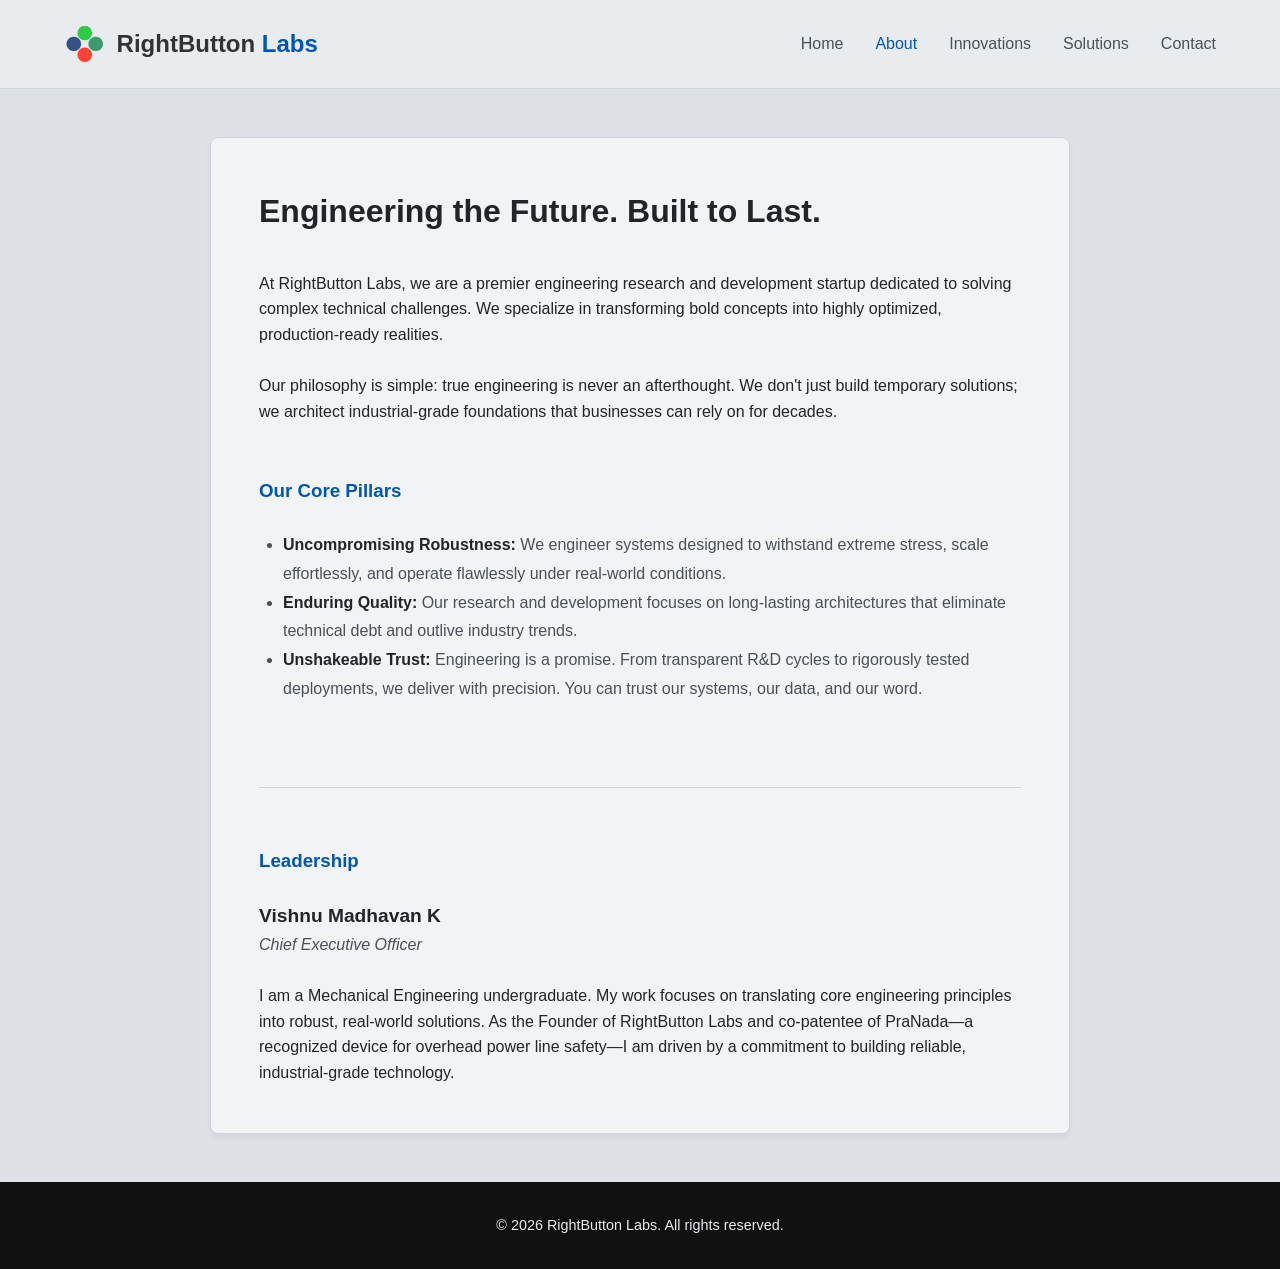
==== commit 9dd4e818: "majorrework2" ====
--- a/about.html
+++ b/about.html
@@ -10,14 +10,17 @@
 <body>
     
     <header class="navbar">
-        <a href="/home.html" class="brand-text">RightButton <span class="brand-accent">Labs</span></a>
+        <a href="/home" class="brand-link">
+            <img src="logo.png" alt="RightButton Labs Logo" class="logo-icon">
+            <span class="brand-text">RightButton <span class="brand-accent">Labs</span></span>
+        </a>
         <nav>
             <ul class="nav-links">
-                <li><a href="/home.html">Home</a></li> 
-                <li><a href="/about.html" class="active">About</a></li>
-                <li><a href="/innovations.html">Innovations</a></li>
-                <li><a href="/solutions.html">Solutions</a></li>
-                <li><a href="/contact.html">Contact</a></li>
+                <li><a href="/home">Home</a></li> 
+                <li><a href="/about" class="active">About</a></li>
+                <li><a href="/innovations">Innovations</a></li>
+                <li><a href="/solutions">Solutions</a></li>
+                <li><a href="/contact">Contact</a></li>
             </ul>
         </nav>
     </header>
--- a/style.css
+++ b/style.css
@@ -13,7 +13,7 @@
 
     /* Logo & Accent Colors */
     --logo-text: #333333;    
-    --logo-accent: #0056b3;  /* ⚠️ SWAP THIS WITH YOUR CUSTOM HEX CODE */
+    --logo-accent: #0056b3;  
 
     /* Brand & Link Colors */
     --nav-links: #495057;    
@@ -35,7 +35,7 @@
 
         /* Logo & Accent Colors */
         --logo-text: #ffffff;    
-        --logo-accent: #4da3ff;  /* ⚠️ SWAP THIS WITH YOUR DARK MODE HEX CODE */
+        --logo-accent: #4da3ff;  
 
         /* Brand & Link Colors */
         --nav-links: #ced4da;    
@@ -73,15 +73,32 @@
     border-bottom: 1px solid var(--card-border);
 }
 
+/* Logo and Link Fixes */
+.brand-link {
+    display: flex;
+    align-items: center;
+    gap: 12px;
+    text-decoration: none !important;
+}
+
+.brand-link:hover, 
+.brand-text {
+    text-decoration: none !important;
+}
+
 .brand-text {
     font-size: 1.5rem;
     font-weight: 700;
     color: var(--logo-text);
-    text-decoration: none; /* Keeps the link clean */
 }
 
 .brand-accent {
     color: var(--logo-accent);
+}
+
+.logo-icon {
+    height: 40px; 
+    width: auto;
 }
 
 nav .nav-links {
@@ -118,6 +135,10 @@
     border-radius: 8px;
     padding: 3rem;
     box-shadow: 0 4px 6px rgba(0, 0, 0, 0.05);
+    
+    /* Layout fail-safe for long emails/links */
+    word-wrap: break-word;
+    overflow-wrap: break-word;
 }
 
 .page-card h2 {
@@ -126,7 +147,28 @@
     margin-bottom: 0.5rem;
 }
 
-/* --- 6. PERMANENT FOOTER --- */
+/* --- 6. BUTTON STYLES --- */
+.cta-button {
+    display: inline-block;
+    background-color: var(--cta-bg);
+    color: #ffffff !important;
+    padding: 10px 24px;
+    text-decoration: none !important;
+    border-radius: 6px;
+    font-weight: bold;
+    transition: opacity 0.2s ease;
+    
+    /* Keeps buttons cleanly sized on mobile */
+    white-space: normal;
+    text-align: center;
+    max-width: 100%;
+}
+
+.cta-button:hover {
+    opacity: 0.85;
+}
+
+/* --- 7. PERMANENT FOOTER --- */
 footer {
     background-color: #111111; 
     color: #e9ecef;            
@@ -134,20 +176,4 @@
     padding: 2rem;
     font-size: 0.9rem;
     margin-top: auto;
-}
-
-/* --- 7. BUTTON STYLES --- */
-.cta-button {
-    display: inline-block;
-    background-color: var(--cta-bg);
-    color: #ffffff !important;
-    padding: 10px 24px;
-    text-decoration: none;
-    border-radius: 6px;
-    font-weight: bold;
-    transition: opacity 0.2s ease;
-}
-
-.cta-button:hover {
-    opacity: 0.85;
 }
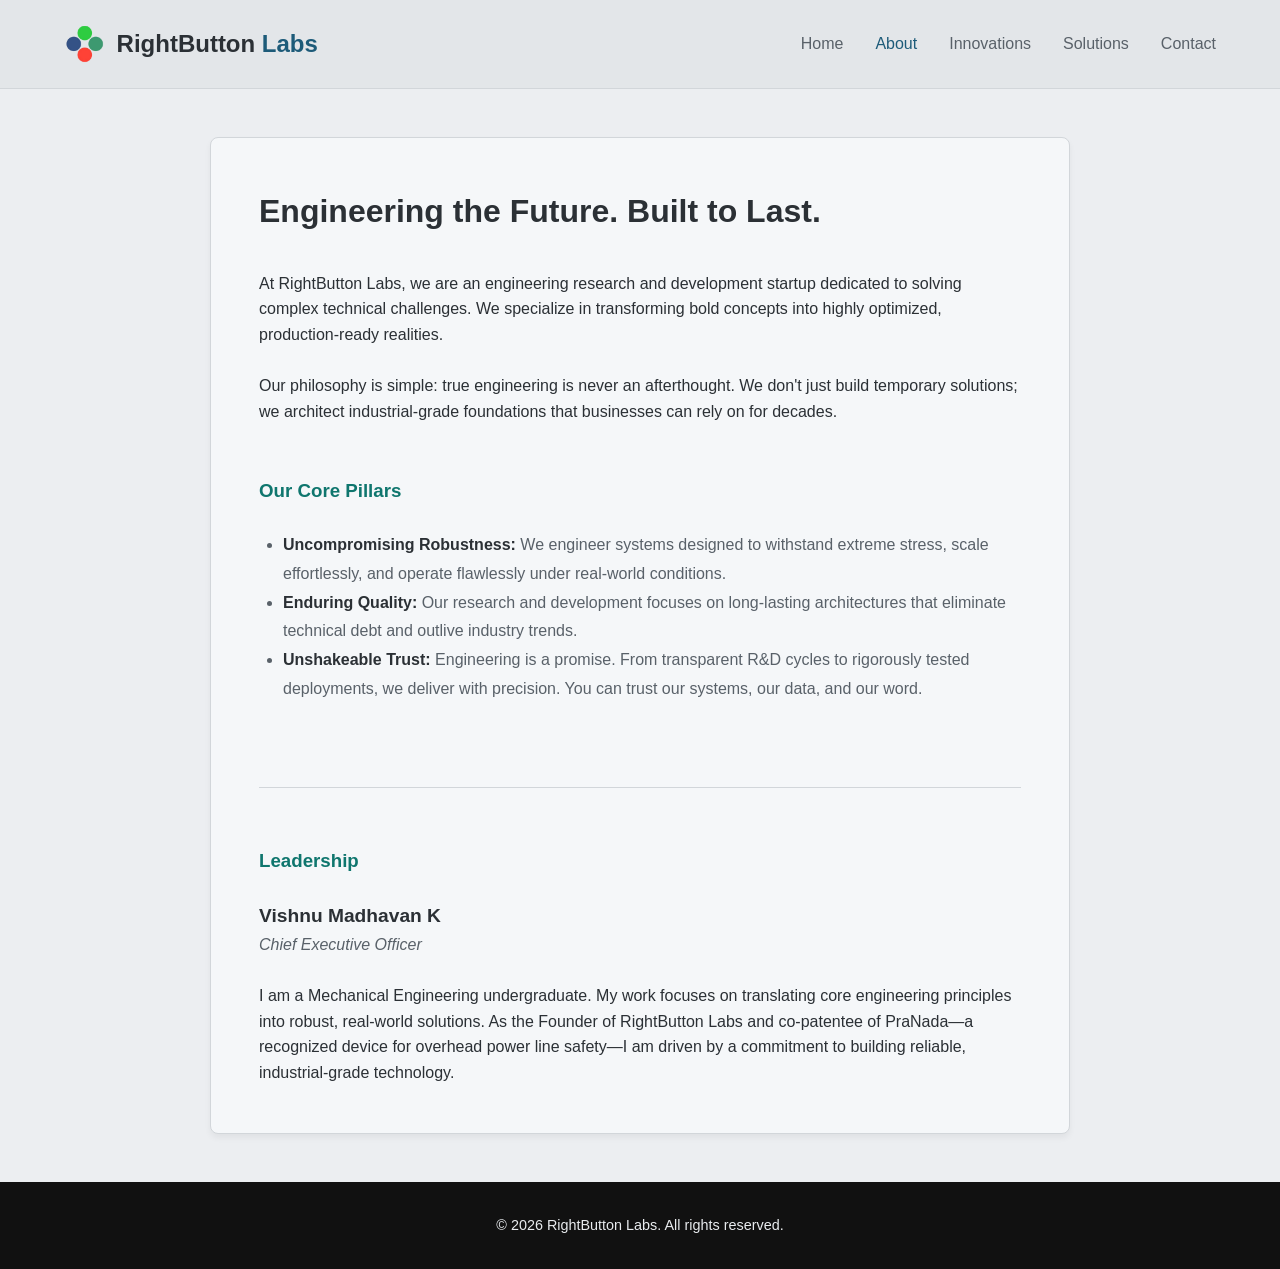
==== commit be927426: "aboutchange" ====
--- a/about.html
+++ b/about.html
@@ -29,7 +29,7 @@
         <div class="page-card bg-white">
             <h2>Engineering the Future. Built to Last.</h2>
             <br>
-            <p>At RightButton Labs, we are a premier engineering research and development startup dedicated to solving complex technical challenges. We specialize in transforming bold concepts into highly optimized, production-ready realities.</p>
+            <p>At RightButton Labs, we are an engineering research and development startup dedicated to solving complex technical challenges. We specialize in transforming bold concepts into highly optimized, production-ready realities.</p>
             <br>
             <p>Our philosophy is simple: true engineering is never an afterthought. We don't just build temporary solutions; we architect industrial-grade foundations that businesses can rely on for decades.</p>
             
--- a/style.css
+++ b/style.css
@@ -2,47 +2,47 @@
    RIGHTBUTTON LABS - MASTER STYLESHEET
    ========================================= */
 
-/* --- 1. LIGHT THEME (Dimmed to reduce glare) --- */
+/* --- 1. LIGHT THEME (Soft matte, eye-friendly) --- */
 :root {
-    --nav-bg: #e9ecef;       
-    --bg-light: #dee2e6;     
-    --white: #f1f3f5;        
-    --text-main: #212529;    
-    --text-muted: #495057;   
-    --card-border: #ced4da;  
+    --nav-bg: #e3e6e9;       
+    --bg-light: #eceef1;     
+    --white: #f5f7f9;        
+    --text-main: #2b3035;    
+    --text-muted: #596169;   
+    --card-border: #d2d6da;  
 
     /* Logo & Accent Colors */
-    --logo-text: #333333;    
-    --logo-accent: #0056b3;  
+    --logo-text: #2b3035;    
+    --logo-accent: #1d5b79;  /* Engineering Blue */
 
     /* Brand & Link Colors */
-    --nav-links: #495057;    
-    --nav-active: #0056b3;   
-    --hero-heading: #0056b3; 
-    --cta-bg: #0056b3;       
-    --card-headings: #0056b3;
+    --nav-links: #596169;    
+    --nav-active: #1d5b79;   
+    --hero-heading: #0f766e; 
+    --cta-bg: #2060e9;       
+    --card-headings: #0f766e;
 }
 
-/* --- 2. DARK THEME (Auto-triggers on user's device) --- */
+/* --- 2. DARK THEME (Professional Slate, not pure black) --- */
 @media (prefers-color-scheme: dark) {
     :root {
-        --nav-bg: #1a1d20;       
-        --bg-light: #121416;     
-        --white: #212529;        
-        --text-main: #e9ecef;    
-        --text-muted: #adb5bd;   
-        --card-border: #343a40;  
+        --nav-bg: #1c2128;       
+        --bg-light: #22272e;     
+        --white: #2d333b;        
+        --text-main: #cdd9e5;    
+        --text-muted: #768390;   
+        --card-border: #444c56;  
 
         /* Logo & Accent Colors */
-        --logo-text: #ffffff;    
-        --logo-accent: #4da3ff;  
+        --logo-text: #cdd9e5;    
+        --logo-accent: #5dade2;  /* Vibrant readable cyan */
 
         /* Brand & Link Colors */
-        --nav-links: #ced4da;    
-        --nav-active: #4da3ff;   
-        --hero-heading: #4da3ff; 
-        --cta-bg: #4da3ff;       
-        --card-headings: #4da3ff;
+        --nav-links: #768390;    
+        --nav-active: #5dade2;   
+        --hero-heading: #2dd4bf; 
+        --cta-bg: #4a7eee;       
+        --card-headings: #2dd4bf;
     }
 }
 
